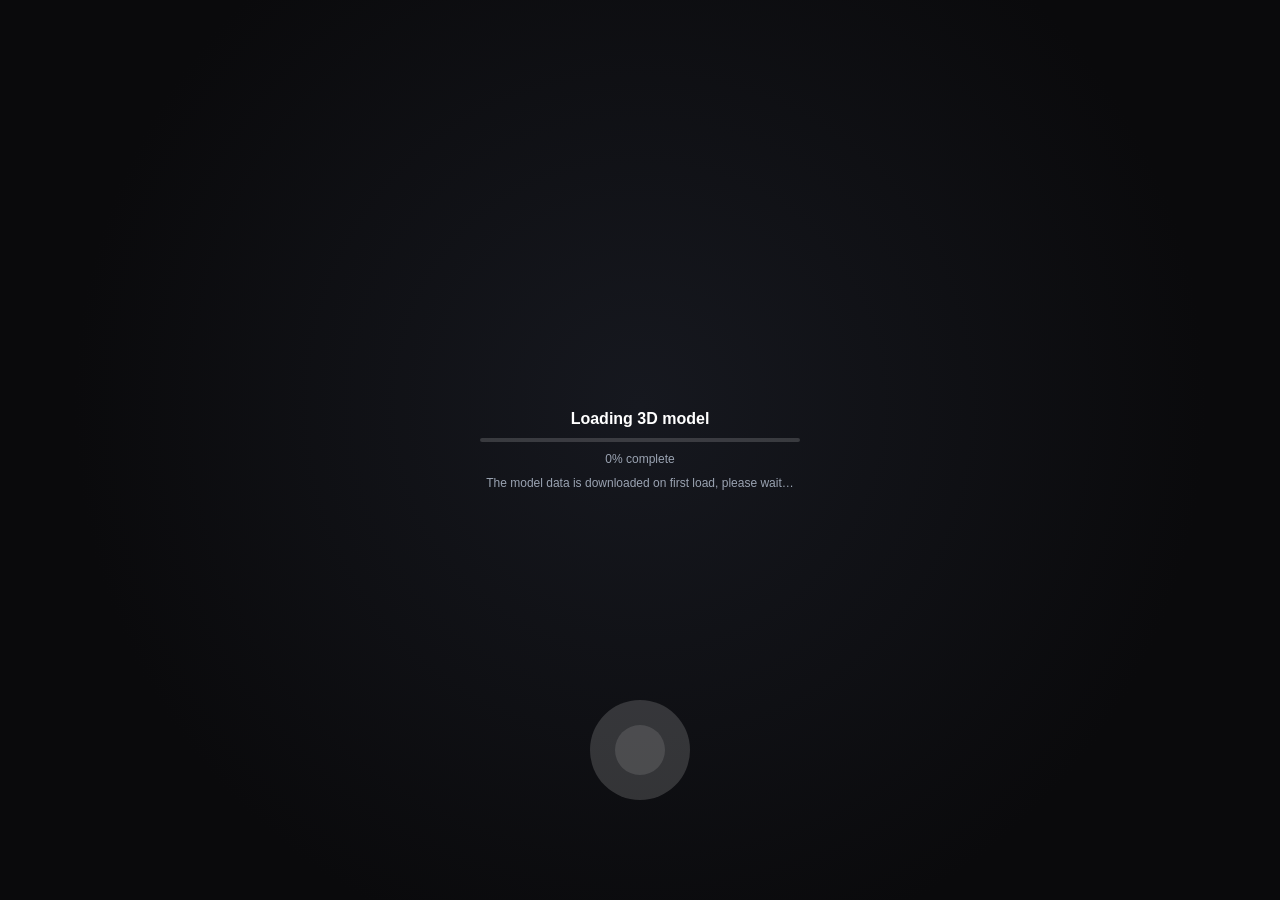
==== campus/index.html @ 550d7987 "campus 3dgs: floor_3 LOD scene + load diagnostics" ====
<!doctype html>
<html lang="zh-CN" dir="ltr">
    <head>
        <title>教学楼虚拟导览 | Виртуальная экскурсия | Virtual Tour</title>
        <meta charset="utf-8" />
        <meta name="viewport" content="width=device-width, initial-scale=1, minimum-scale=1, maximum-scale=1, user-scalable=no" />
        <meta name="mobile-web-app-capable" content="yes" />
        <meta name="apple-mobile-web-app-status-bar-style" content="black-translucent" />
        <meta name="description" content="3D Gaussian Splatting virtual tour of the academic building" />

        <style>
            :root {
                --ui-fg: #eef1f6;
                --ui-dim: #9aa3b2;
                --ui-bg: rgba(16, 18, 24, 0.72);
                --ui-border: rgba(255, 255, 255, 0.14);
                --ui-accent: #5b99f7;
            }
            * {
                box-sizing: border-box;
            }
            html,
            body {
                margin: 0;
                height: 100%;
                background: #0a0a0c;
                color: var(--ui-fg);
                font-family: -apple-system, BlinkMacSystemFont, 'Segoe UI', 'Noto Sans SC', 'Noto Sans', Roboto, 'Helvetica Neue', Arial,
                    sans-serif;
                overflow: hidden;
            }
            #gsviewer {
                position: fixed;
                inset: 0;
            }
            canvas {
                display: block;
            }
            /* ---------- 顶部品牌区 ---------- */
            #brand {
                position: absolute;
                top: 18px;
                left: 20px;
                z-index: 30;
                pointer-events: none;
                text-shadow: 0 1px 6px rgba(0, 0, 0, 0.85);
                max-width: min(60vw, 520px);
            }
            #brand h1 {
                margin: 0;
                font-size: 18px;
                font-weight: 600;
                letter-spacing: 0.2px;
            }
            #brand p {
                margin: 4px 0 0;
                font-size: 12px;
                color: var(--ui-dim);
                line-height: 1.4;
            }
            /* ---------- 语言切换 ---------- */
            #langSwitch {
                position: absolute;
                top: 18px;
                right: 20px;
                z-index: 30;
                display: flex;
                gap: 2px;
                padding: 3px;
                border-radius: 9px;
                background: var(--ui-bg);
                border: 1px solid var(--ui-border);
                backdrop-filter: blur(8px);
            }
            .lang-btn {
                -webkit-appearance: none;
                   -moz-appearance: none;
                        appearance: none;
                border: 0;
                background: transparent;
                color: var(--ui-dim);
                font: inherit;
                font-size: 12px;
                padding: 5px 11px;
                border-radius: 6px;
                cursor: pointer;
                transition: background 0.15s, color 0.15s;
            }
            .lang-btn:hover {
                color: var(--ui-fg);
            }
            .lang-btn.active {
                background: var(--ui-accent);
                color: #fff;
            }
            /* ---------- 模型选择器 ---------- */
            #modelPicker {
                position: absolute;
                top: 62px;
                right: 20px;
                z-index: 40;
                width: 268px;
                max-width: calc(100vw - 40px);
            }
            #modelToggle {
                display: flex;
                align-items: center;
                gap: 8px;
                width: 100%;
                -webkit-appearance: none;
                   -moz-appearance: none;
                        appearance: none;
                background: var(--ui-bg);
                border: 1px solid var(--ui-border);
                color: var(--ui-fg);
                font: inherit;
                font-size: 12px;
                padding: 8px 12px;
                border-radius: 9px;
                cursor: pointer;
                text-align: left;
                backdrop-filter: blur(8px);
                transition: border-color 0.15s;
            }
            #modelToggle:hover,
            #modelToggle[aria-expanded='true'] {
                border-color: var(--ui-accent);
            }
            #modelToggle .mp-icon {
                color: var(--ui-accent);
                font-size: 11px;
            }
            #modelCurrent {
                flex: 1;
                overflow: hidden;
                text-overflow: ellipsis;
                white-space: nowrap;
            }
            #modelToggle .mp-caret {
                color: var(--ui-dim);
                font-size: 10px;
                transition: transform 0.15s;
            }
            #modelToggle[aria-expanded='true'] .mp-caret {
                transform: rotate(180deg);
            }
            #modelPanel {
                margin-top: 6px;
                background: var(--ui-bg);
                border: 1px solid var(--ui-border);
                border-radius: 10px;
                backdrop-filter: blur(10px);
                box-shadow: 0 8px 28px rgba(0, 0, 0, 0.45);
                overflow: hidden;
            }
            #modelSearch {
                width: 100%;
                -webkit-appearance: none;
                   -moz-appearance: none;
                        appearance: none;
                border: 0;
                border-bottom: 1px solid var(--ui-border);
                background: transparent;
                color: var(--ui-fg);
                font: inherit;
                font-size: 12px;
                padding: 9px 12px;
                outline: none;
            }
            #modelSearch::-moz-placeholder {
                color: var(--ui-dim);
            }
            #modelSearch::placeholder {
                color: var(--ui-dim);
            }
            #modelList {
                list-style: none;
                margin: 0;
                padding: 4px;
                max-height: 46vh;
                overflow-y: auto;
            }
            #modelList li {
                padding: 7px 9px;
                border-radius: 7px;
                cursor: pointer;
                outline: none;
            }
            #modelList li:hover,
            #modelList li:focus-visible,
            #modelList li.active {
                background: rgba(91, 153, 247, 0.18);
            }
            #modelList li .mp-name {
                display: block;
                font-size: 12px;
            }
            #modelList li .mp-meta {
                display: block;
                margin-top: 2px;
                font-size: 10.5px;
                color: var(--ui-dim);
            }
            #modelList li .mp-check {
                float: right;
                color: var(--ui-accent);
                font-size: 11px;
            }
            #modelEmpty {
                margin: 0;
                padding: 10px 12px;
                font-size: 11.5px;
                color: var(--ui-dim);
            }
            /* ---------- 左下角工具 ---------- */
            #toolbar {
                position: absolute;
                left: 20px;
                bottom: 20px;
                z-index: 30;
                display: flex;
                gap: 8px;
            }
            #toolbar button {
                -webkit-appearance: none;
                   -moz-appearance: none;
                        appearance: none;
                background: var(--ui-bg);
                border: 1px solid var(--ui-border);
                color: var(--ui-fg);
                font: inherit;
                font-size: 12px;
                padding: 8px 13px;
                border-radius: 9px;
                cursor: pointer;
                backdrop-filter: blur(8px);
            }
            #toolbar button:hover {
                border-color: var(--ui-accent);
            }
            /* ---------- 加载进度 ---------- */
            #progressBarWrap {
                display: none;
                position: absolute;
                top: 78px;
                left: 20px;
                z-index: 25;
                width: 180px;
                height: 4px;
                border-radius: 10px;
                background: rgba(255, 255, 255, 0.18);
                overflow: hidden;
            }
            #progressBar {
                width: 0%;
                height: 100%;
                border-radius: 10px;
                background: linear-gradient(90deg, #5b99f7 0%, #4960d6 100%);
                transition: width 0.2s ease-out;
            }
            #loadingOverlay {
                position: absolute;
                inset: 0;
                z-index: 40;
                display: flex;
                flex-direction: column;
                align-items: center;
                justify-content: center;
                gap: 10px;
                background: radial-gradient(circle at 50% 45%, #16181f 0%, #0a0a0c 70%);
                transition: opacity 0.6s ease-out;
            }
            #loadingOverlay.done {
                opacity: 0;
                pointer-events: none;
            }
            #loadingOverlay.hidden {
                display: none;
            }
            /* 加载停滞时的网络诊断条：公网演示排障用，正常加载时不出现 */
            #netDiag {
                position: absolute;
                left: 50%;
                bottom: 96px;
                transform: translateX(-50%);
                z-index: 60;
                max-width: min(560px, calc(100vw - 32px));
                padding: 12px 16px;
                border-radius: 10px;
                background: rgba(52, 20, 22, 0.94);
                border: 1px solid #7a3a3f;
                color: #ffd9dc;
                font-size: 12.5px;
                line-height: 1.65;
                box-shadow: 0 8px 26px rgba(0, 0, 0, 0.45);
            }
            #netDiag a {
                color: #9cc4ff;
            }
            #loadingOverlay h2 {
                margin: 0;
                font-size: 16px;
                font-weight: 600;
            }
            #loadingOverlay .hint {
                font-size: 12px;
                color: var(--ui-dim);
            }
            #loadingBarTrack {
                width: min(70vw, 320px);
                height: 4px;
                border-radius: 10px;
                background: rgba(255, 255, 255, 0.16);
                overflow: hidden;
            }
            #loadingBarFill {
                width: 0%;
                height: 100%;
                border-radius: 10px;
                background: linear-gradient(90deg, #5b99f7 0%, #4960d6 100%);
                transition: width 0.2s ease-out;
            }
            #loadingPercent {
                font-size: 12px;
                color: var(--ui-dim);
                font-variant-numeric: tabular-nums;
            }
            /* ---------- 说明面板 ---------- */
            #helpPanel {
                position: absolute;
                right: 20px;
                bottom: 20px;
                z-index: 35;
                width: min(86vw, 330px);
                padding: 16px 18px;
                border-radius: 12px;
                background: var(--ui-bg);
                border: 1px solid var(--ui-border);
                backdrop-filter: blur(10px);
            }
            #helpPanel h3 {
                margin: 0 0 10px;
                font-size: 14px;
            }
            #helpPanel ul {
                margin: 0;
                padding-left: 18px;
                font-size: 12px;
                line-height: 1.75;
                color: var(--ui-dim);
            }
            #helpPanel button {
                margin-top: 12px;
                -webkit-appearance: none;
                   -moz-appearance: none;
                        appearance: none;
                background: transparent;
                border: 1px solid var(--ui-border);
                color: var(--ui-fg);
                font: inherit;
                font-size: 12px;
                padding: 6px 14px;
                border-radius: 7px;
                cursor: pointer;
            }
            /* ---------- 错误提示（NF-07：报错不白屏） ---------- */
            #errorBox {
                position: absolute;
                left: 50%;
                top: 50%;
                transform: translate(-50%, -50%);
                z-index: 50;
                width: min(88vw, 380px);
                padding: 20px 22px;
                border-radius: 12px;
                background: rgba(28, 18, 20, 0.94);
                border: 1px solid rgba(255, 120, 120, 0.35);
                text-align: center;
            }
            #errorBox h3 {
                margin: 0 0 8px;
                font-size: 15px;
                color: #ff9c9c;
            }
            #errorBox p {
                margin: 0 0 14px;
                font-size: 12.5px;
                line-height: 1.65;
                color: var(--ui-dim);
                word-break: break-word;
            }
            #errorBox button {
                -webkit-appearance: none;
                   -moz-appearance: none;
                        appearance: none;
                background: var(--ui-accent);
                border: 0;
                color: #fff;
                font: inherit;
                font-size: 12px;
                padding: 8px 20px;
                border-radius: 8px;
                cursor: pointer;
            }
            [hidden] {
                display: none !important;
            }
            @media (max-width: 600px) {
                #brand h1 {
                    font-size: 15px;
                }
                #brand p {
                    display: none;
                }
            }
            /*
             * 触屏摇杆是库在运行时插到 body 上的（id=reall3dviewer-joystick-container），
             * 默认 left: calc(50vw - 50px) 居中、bottom: 50px，正好压在我们的工具条上。
             * 这里用 !important 覆盖成左下角，并给工具条让出高度。
             */
            @media (max-width: 768px) {
                #reall3dviewer-joystick-container {
                    left: 16px !important;
                    bottom: 96px !important;
                    width: 116px !important;
                    height: 116px !important;
                }
                #toolbar {
                    left: 10px;
                    right: 10px;
                    bottom: 10px;
                    gap: 6px;
                }
                #toolbar button {
                    flex: 1;
                    padding: 9px 6px;
                    font-size: 11.5px;
                    text-align: center;
                }
            }
        </style>
      <script type="module" crossorigin src="../assets/entry-EqZORLkK.js"></script>
      <link rel="modulepreload" crossorigin href="../assets/chunk-DqyIQLm2.js">
      <link rel="modulepreload" crossorigin href="../assets/chunk-CBSahm7v.js">
      <link rel="stylesheet" crossorigin href="../assets/asset-g9xjmsRe.css">
    </head>

    <body>
        <div id="gsviewer">
            <!-- 库内置进度条：必须位于 #gsviewer 内且使用这两个 id -->
            <div id="progressBarWrap">
                <div id="progressBar"></div>
            </div>

            <div id="brand">
                <h1 data-i18n="app.title">教学楼虚拟导览</h1>
                <p data-i18n="app.subtitle">基于 3D Gaussian Splatting 的三维数字模型</p>
            </div>

            <nav id="langSwitch" data-i18n-title="lang.switch" aria-label="Language"></nav>

            <div id="modelPicker">
                <button type="button" id="modelToggle" aria-expanded="false" aria-controls="modelPanel" data-i18n-title="model.title">
                    <span class="mp-icon" aria-hidden="true">◈</span>
                    <span id="modelCurrent" data-i18n="model.title">模型</span>
                    <span class="mp-caret" aria-hidden="true">▾</span>
                </button>
                <div id="modelPanel" hidden>
                    <input id="modelSearch" type="search" autocomplete="off" spellcheck="false" data-i18n-placeholder="model.search" />
                    <ul id="modelList" role="listbox" aria-label="models"></ul>
                    <p id="modelEmpty" hidden data-i18n="model.empty"></p>
                </div>
            </div>

            <div id="toolbar">
                <button type="button" id="toggleMode" data-i18n="view.fpv">漫游模式</button>
                <button type="button" id="btnFly" data-i18n="view.fly" hidden>一键巡游</button>
                <button type="button" id="helpBtn" data-i18n="view.help">操作说明</button>
            </div>

            <aside id="helpPanel" hidden>
                <h3 data-i18n="help.title">操作说明</h3>
                <ul>
                    <li data-i18n="help.mouse"></li>
                    <li data-i18n="help.walk"></li>
                    <li data-i18n="help.touch"></li>
                    <li data-i18n="help.mark"></li>
                </ul>
                <button type="button" id="helpClose" data-i18n="help.close">关闭</button>
            </aside>

            <div id="loadingOverlay">
                <h2 data-i18n="loading.title">正在加载三维模型</h2>
                <div id="loadingBarTrack"><div id="loadingBarFill"></div></div>
                <div id="loadingPercent" data-i18n="loading.percent"></div>
                <div class="hint" data-i18n="loading.hint"></div>
            </div>

            <div id="errorBox" hidden>
                <h3 data-i18n="error.title">模型加载失败</h3>
                <p id="errorMessage"></p>
                <button type="button" id="retryBtn" data-i18n="error.retry">重试</button>
            </div>

            <div id="netDiag" hidden></div>
        </div>

        <!--
          网络诊断（内联、非模块）：模块脚本如果因网络被掐断而根本没下载成功，
          页面上原本只会"一直转圈、控制台干净"。这里在 12 秒后把实情说出来，
          并点出具体失败的文件名，避免把"网络问题"误判成"模型太大"。
        -->
        <script>
            (function () {
                var failed = [];
                addEventListener(
                    'error',
                    function (e) {
                        var t = e.target;
                        if (t && t.tagName && (t.src || t.href)) {
                            var name = String(t.src || t.href).split('/').pop();
                            if (failed.indexOf(name) < 0) failed.push(name);
                        }
                    },
                    true
                );
                var started = Date.now();
                var timer = setInterval(function () {
                    var overlay = document.getElementById('loadingOverlay');
                    var box = document.getElementById('netDiag');
                    if (!overlay || !box) return;
                    if (overlay.classList.contains('hidden') || overlay.classList.contains('done')) {
                        clearInterval(timer);
                        return;
                    }
                    var secs = Math.round((Date.now() - started) / 1000);
                    if (secs < 12) return;
                    var pct = (document.getElementById('loadingPercent') || {}).textContent || '';
                    var atZero = !/\d/.test(pct) || /^(0|0\.0)\s*%/.test(pct.trim());
                    box.hidden = false;
                    box.innerHTML =
                        '仍在加载（已 ' + secs + ' 秒）' + (pct ? '，' + pct : '') +
                        '<br>' +
                        (atZero
                            ? '模型一个字节都还没开始下 —— 多半是网络把资源下载卡住了，不是模型太大。'
                            : '已有下载进度但没走完，可能是网速太慢。') +
                        (failed.length ? '<br>加载失败的文件：' + failed.slice(0, 4).join('、') : '') +
                        '<br><a href="javascript:location.reload()">重新加载</a>' +
                        '　同一链接换个网络（手机热点）对比一下最快。';
                }, 2000);
            })();
        </script>

    </body>
</html>
---- assets/asset-g9xjmsRe.css ----
body{overflow:hidden;margin:0;height:100vh;width:100vw;font-family:PingFang SC,Microsoft YaHei,sans-serif;font-size:14px;background:#000;color:#fff}#map{position:absolute;top:0;left:0;width:100%;height:100%}.gsviewer-canvas{width:100%;height:100%;touch-action:none}#gsviewer{position:absolute;top:0;left:0;width:100%;height:100%}#gsviewer .logo{z-index:9999;width:40px;height:40px;animation-fill-mode:backwards}#gsviewer .logo.loading{animation:spin infinite 2s linear}@keyframes spin{0%{transform:rotate(0)}to{transform:rotate(360deg)}}#gsviewer .hidden{display:none!important}#gsviewer .info{z-index:9999;position:absolute;bottom:20px;right:20px;color:#eee;background-color:#333;padding:3px 10px}#gsviewer .debug{z-index:9999;position:absolute;bottom:20px;left:20px;color:#eee;background-color:#333;padding:5px 10px;opacity:.85;pointer-events:none}#gsviewer .debug table{width:100%;font-size:14px}#gsviewer .debug.map .map-hidden{display:none}#gsviewer .operation{z-index:9999;position:absolute;top:30px;right:20px;color:#eee;background-color:#333;padding:5px;opacity:.85}#gsviewer .operation table{width:100%;font-size:14px}#gsviewer .operation table tr{margin-top:10px;margin-bottom:10px}#gsviewer .operation table tr span{cursor:pointer;padding-left:2px;padding-right:2px;-webkit-user-select:none;-moz-user-select:none;user-select:none}#gsviewer .operation table tr span.disable{cursor:not-allowed}#gsviewer .operation table tr span:hover{background-color:#999}#gsviewer .operation table.plus tr.tr-data{display:none}#gsviewer .grid-wrapper-text{display:flex!important;flex-direction:column;justify-content:center;align-items:center;height:100vh}#gsviewer .grid-container{display:grid;grid-template-columns:repeat(20,1fr);grid-template-rows:repeat(20,1fr);gap:1px;width:400px;height:400px;background-color:#aaa;position:relative;overflow:visible;-webkit-user-select:none;-moz-user-select:none;user-select:none}#gsviewer .grid-item{background-color:#000;transition:background-color .3s;-webkit-user-select:none;-moz-user-select:none;user-select:none}#gsviewer .yellow{background-color:#ff0}#gsviewer .grid-line{background-color:#ddd;position:absolute;z-index:5}#gsviewer .grid-line.vertical{width:100%;height:1px;top:50%}#gsviewer .grid-line.horizontal{height:100%;width:1px;left:50%}#gsviewer .grid-line.left{height:100%;width:1px;left:0%;background-color:#aaa}#gsviewer .grid-line.top{width:100%;height:1px;top:0%;background-color:#aaa}#gsviewer .overlay-text{position:absolute;padding-top:20px;top:0;left:0;width:400px;height:400px;pointer-events:none;display:flex;justify-content:center;align-items:center;font-size:380px;color:#ffffff4d;z-index:10}.mark-3dgs-tag3d-warp{background-color:#2e2e3033;padding:5px;border-radius:4px;-webkit-user-select:none;-moz-user-select:none;user-select:none;flex-direction:row;align-items:center;gap:5px;display:flex;pointer-events:none;margin-bottom:40px}.mark-3dgs-tag3d-warp .tag-icon-3dgs{pointer-events:auto;height:20px;color:#eeeeee80}.mark-3dgs-tag3d-warp .tag-icon-3dgs svg{pointer-events:none}.mark-3dgs-tag3d-warp .tag-icon-3dgs.enable{cursor:pointer}.mark-3dgs-tag3d-warp .tag-icon-3dgs.enable:hover{color:#eee}
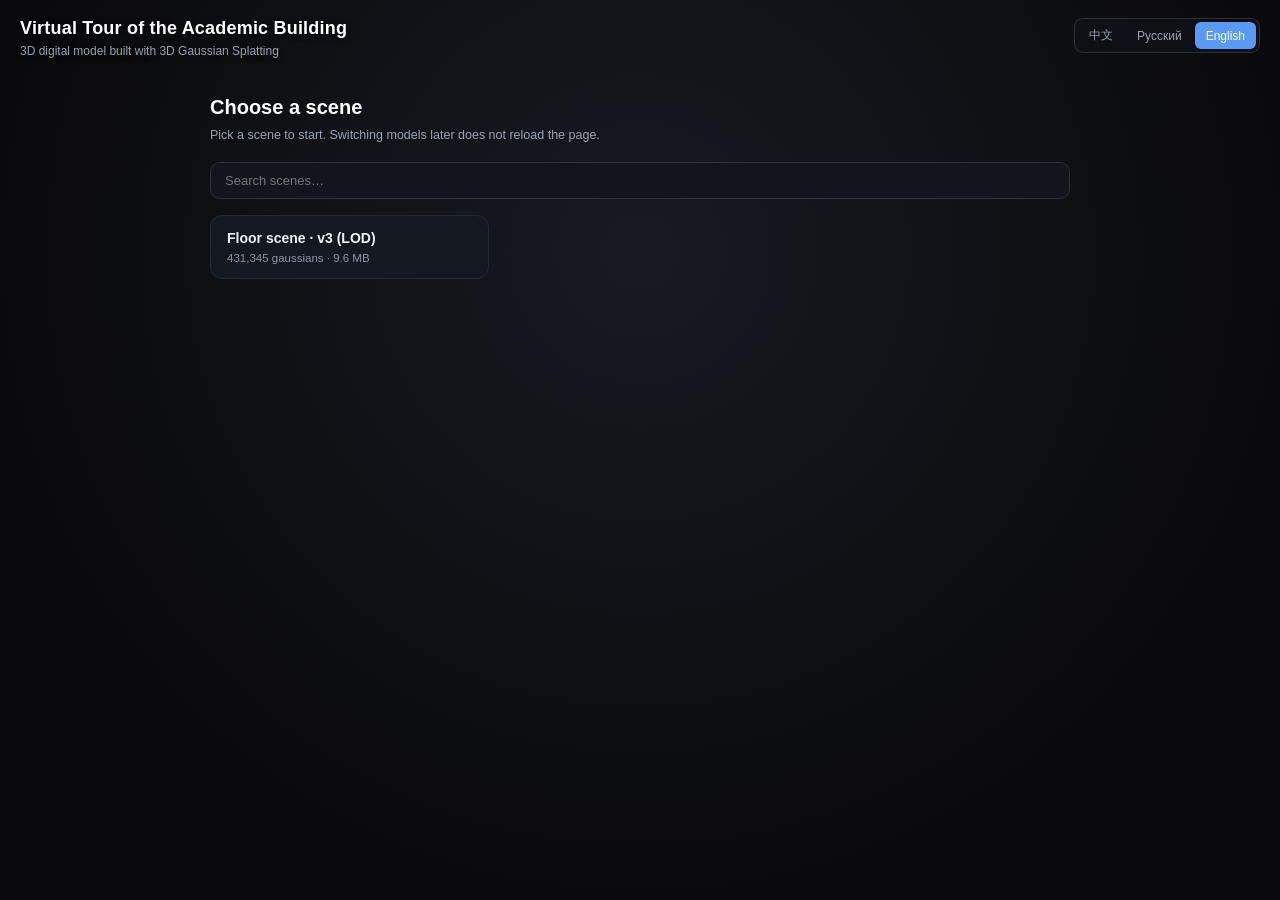
==== commit f31b4333: "feat: 起始页（选场景后再加载）+ 修 LOD 场景摇杆/移动 + 返回起始页" ====
--- a/campus/index.html
+++ b/campus/index.html
@@ -1,13 +1,13 @@
-<!doctype html>
-<html lang="zh-CN" dir="ltr">
-    <head>
-        <title>教学楼虚拟导览 | Виртуальная экскурсия | Virtual Tour</title>
-        <meta charset="utf-8" />
-        <meta name="viewport" content="width=device-width, initial-scale=1, minimum-scale=1, maximum-scale=1, user-scalable=no" />
-        <meta name="mobile-web-app-capable" content="yes" />
-        <meta name="apple-mobile-web-app-status-bar-style" content="black-translucent" />
-        <meta name="description" content="3D Gaussian Splatting virtual tour of the academic building" />
-
+<!doctype html>
+<html lang="zh-CN" dir="ltr">
+    <head>
+        <title>教学楼虚拟导览 | Виртуальная экскурсия | Virtual Tour</title>
+        <meta charset="utf-8" />
+        <meta name="viewport" content="width=device-width, initial-scale=1, minimum-scale=1, maximum-scale=1, user-scalable=no" />
+        <meta name="mobile-web-app-capable" content="yes" />
+        <meta name="apple-mobile-web-app-status-bar-style" content="black-translucent" />
+        <meta name="description" content="3D Gaussian Splatting virtual tour of the academic building" />
+
         <style>
             :root {
                 --ui-fg: #eef1f6;
@@ -41,7 +41,8 @@
                 position: absolute;
                 top: 18px;
                 left: 20px;
-                z-index: 30;
+                /* 起始页 z-index 35，品牌区与语言键要压在它上面 */
+                z-index: 45;
                 pointer-events: none;
                 text-shadow: 0 1px 6px rgba(0, 0, 0, 0.85);
                 max-width: min(60vw, 520px);
@@ -63,7 +64,7 @@
                 position: absolute;
                 top: 18px;
                 right: 20px;
-                z-index: 30;
+                z-index: 45;
                 display: flex;
                 gap: 2px;
                 padding: 3px;
@@ -296,6 +297,97 @@
             }
             #netDiag a {
                 color: #9cc4ff;
+            }
+            /* ---------------- 起始页：不加载模型，先选场景 ---------------- */
+            #startScreen {
+                position: absolute;
+                inset: 0;
+                z-index: 35;
+                display: flex;
+                flex-direction: column;
+                align-items: center;
+                padding: 96px 20px 40px;
+                overflow-y: auto;
+                background: radial-gradient(circle at 50% 28%, #171a22 0%, #0a0a0c 72%);
+            }
+            #startScreen[hidden] {
+                display: none;
+            }
+            .start-head {
+                width: 100%;
+                max-width: 860px;
+            }
+            .start-head h2 {
+                margin: 0 0 6px;
+                font-size: 20px;
+                font-weight: 600;
+            }
+            .start-head p {
+                margin: 0 0 16px;
+                font-size: 12.5px;
+                line-height: 1.65;
+                color: #9aa3b2;
+            }
+            #startSearch {
+                width: 100%;
+                box-sizing: border-box;
+                padding: 10px 14px;
+                border-radius: 10px;
+                border: 1px solid #2b3140;
+                background: #12151c;
+                color: #e8ecf3;
+                font-family: inherit;
+                font-size: 13px;
+                outline: none;
+            }
+            #startSearch:focus {
+                border-color: #4c7ee8;
+            }
+            #startList {
+                list-style: none;
+                margin: 16px 0 0;
+                padding: 0;
+                width: 100%;
+                max-width: 860px;
+                display: grid;
+                grid-template-columns: repeat(auto-fill, minmax(240px, 1fr));
+                gap: 12px;
+            }
+            .start-card {
+                padding: 14px 16px;
+                border-radius: 12px;
+                background: #141821;
+                border: 1px solid #232a37;
+                cursor: pointer;
+                transition: border-color 0.15s, background 0.15s, transform 0.15s;
+            }
+            .start-card:hover,
+            .start-card:focus-visible {
+                border-color: #4c7ee8;
+                background: #172033;
+                transform: translateY(-1px);
+                outline: none;
+            }
+            .sc-name {
+                display: block;
+                font-size: 14px;
+                font-weight: 600;
+                color: #eef2f8;
+            }
+            .sc-meta {
+                display: block;
+                margin-top: 6px;
+                font-size: 11.5px;
+                color: #8b95a7;
+            }
+            #startEmpty {
+                margin-top: 20px;
+                font-size: 12.5px;
+                color: #8b95a7;
+            }
+            /* 起始页上不显示右上角的模型菜单（内容与卡片重复） */
+            body.at-start #modelPicker {
+                display: none;
             }
             #loadingOverlay h2 {
                 margin: 0;
@@ -438,118 +530,133 @@
                     text-align: center;
                 }
             }
-        </style>
-      <script type="module" crossorigin src="../assets/entry-EqZORLkK.js"></script>
+        </style>
+      <script type="module" crossorigin src="../assets/entry-JZ8mXHY0.js"></script>
       <link rel="modulepreload" crossorigin href="../assets/chunk-DqyIQLm2.js">
       <link rel="modulepreload" crossorigin href="../assets/chunk-CBSahm7v.js">
       <link rel="stylesheet" crossorigin href="../assets/asset-g9xjmsRe.css">
-    </head>
-
-    <body>
-        <div id="gsviewer">
-            <!-- 库内置进度条：必须位于 #gsviewer 内且使用这两个 id -->
-            <div id="progressBarWrap">
-                <div id="progressBar"></div>
-            </div>
-
-            <div id="brand">
-                <h1 data-i18n="app.title">教学楼虚拟导览</h1>
-                <p data-i18n="app.subtitle">基于 3D Gaussian Splatting 的三维数字模型</p>
-            </div>
-
-            <nav id="langSwitch" data-i18n-title="lang.switch" aria-label="Language"></nav>
-
-            <div id="modelPicker">
-                <button type="button" id="modelToggle" aria-expanded="false" aria-controls="modelPanel" data-i18n-title="model.title">
-                    <span class="mp-icon" aria-hidden="true">◈</span>
-                    <span id="modelCurrent" data-i18n="model.title">模型</span>
-                    <span class="mp-caret" aria-hidden="true">▾</span>
-                </button>
-                <div id="modelPanel" hidden>
-                    <input id="modelSearch" type="search" autocomplete="off" spellcheck="false" data-i18n-placeholder="model.search" />
-                    <ul id="modelList" role="listbox" aria-label="models"></ul>
-                    <p id="modelEmpty" hidden data-i18n="model.empty"></p>
-                </div>
-            </div>
-
-            <div id="toolbar">
-                <button type="button" id="toggleMode" data-i18n="view.fpv">漫游模式</button>
-                <button type="button" id="btnFly" data-i18n="view.fly" hidden>一键巡游</button>
-                <button type="button" id="helpBtn" data-i18n="view.help">操作说明</button>
-            </div>
-
-            <aside id="helpPanel" hidden>
-                <h3 data-i18n="help.title">操作说明</h3>
-                <ul>
-                    <li data-i18n="help.mouse"></li>
-                    <li data-i18n="help.walk"></li>
-                    <li data-i18n="help.touch"></li>
-                    <li data-i18n="help.mark"></li>
-                </ul>
-                <button type="button" id="helpClose" data-i18n="help.close">关闭</button>
-            </aside>
-
-            <div id="loadingOverlay">
-                <h2 data-i18n="loading.title">正在加载三维模型</h2>
-                <div id="loadingBarTrack"><div id="loadingBarFill"></div></div>
-                <div id="loadingPercent" data-i18n="loading.percent"></div>
-                <div class="hint" data-i18n="loading.hint"></div>
-            </div>
-
-            <div id="errorBox" hidden>
-                <h3 data-i18n="error.title">模型加载失败</h3>
-                <p id="errorMessage"></p>
-                <button type="button" id="retryBtn" data-i18n="error.retry">重试</button>
-            </div>
-
-            <div id="netDiag" hidden></div>
-        </div>
-
-        <!--
-          网络诊断（内联、非模块）：模块脚本如果因网络被掐断而根本没下载成功，
-          页面上原本只会"一直转圈、控制台干净"。这里在 12 秒后把实情说出来，
-          并点出具体失败的文件名，避免把"网络问题"误判成"模型太大"。
-        -->
-        <script>
-            (function () {
-                var failed = [];
-                addEventListener(
-                    'error',
-                    function (e) {
-                        var t = e.target;
-                        if (t && t.tagName && (t.src || t.href)) {
-                            var name = String(t.src || t.href).split('/').pop();
-                            if (failed.indexOf(name) < 0) failed.push(name);
-                        }
-                    },
-                    true
-                );
-                var started = Date.now();
-                var timer = setInterval(function () {
-                    var overlay = document.getElementById('loadingOverlay');
-                    var box = document.getElementById('netDiag');
-                    if (!overlay || !box) return;
-                    if (overlay.classList.contains('hidden') || overlay.classList.contains('done')) {
-                        clearInterval(timer);
-                        return;
-                    }
-                    var secs = Math.round((Date.now() - started) / 1000);
-                    if (secs < 12) return;
-                    var pct = (document.getElementById('loadingPercent') || {}).textContent || '';
-                    var atZero = !/\d/.test(pct) || /^(0|0\.0)\s*%/.test(pct.trim());
-                    box.hidden = false;
-                    box.innerHTML =
-                        '仍在加载（已 ' + secs + ' 秒）' + (pct ? '，' + pct : '') +
-                        '<br>' +
-                        (atZero
-                            ? '模型一个字节都还没开始下 —— 多半是网络把资源下载卡住了，不是模型太大。'
-                            : '已有下载进度但没走完，可能是网速太慢。') +
-                        (failed.length ? '<br>加载失败的文件：' + failed.slice(0, 4).join('、') : '') +
-                        '<br><a href="javascript:location.reload()">重新加载</a>' +
-                        '　同一链接换个网络（手机热点）对比一下最快。';
-                }, 2000);
-            })();
-        </script>
-
-    </body>
-</html>
+    </head>
+
+    <body>
+        <div id="gsviewer">
+            <!-- 库内置进度条：必须位于 #gsviewer 内且使用这两个 id -->
+            <div id="progressBarWrap">
+                <div id="progressBar"></div>
+            </div>
+
+            <div id="brand">
+                <h1 data-i18n="app.title">教学楼虚拟导览</h1>
+                <p data-i18n="app.subtitle">基于 3D Gaussian Splatting 的三维数字模型</p>
+            </div>
+
+            <nav id="langSwitch" data-i18n-title="lang.switch" aria-label="Language"></nav>
+
+            <div id="modelPicker">
+                <button type="button" id="modelToggle" aria-expanded="false" aria-controls="modelPanel" data-i18n-title="model.title">
+                    <span class="mp-icon" aria-hidden="true">◈</span>
+                    <span id="modelCurrent" data-i18n="model.title">模型</span>
+                    <span class="mp-caret" aria-hidden="true">▾</span>
+                </button>
+                <div id="modelPanel" hidden>
+                    <input id="modelSearch" type="search" autocomplete="off" spellcheck="false" data-i18n-placeholder="model.search" />
+                    <ul id="modelList" role="listbox" aria-label="models"></ul>
+                    <p id="modelEmpty" hidden data-i18n="model.empty"></p>
+                </div>
+            </div>
+
+            <div id="toolbar">
+                <button type="button" id="toggleMode" data-i18n="view.fpv">漫游模式</button>
+                <button type="button" id="btnFly" data-i18n="view.fly" hidden>一键巡游</button>
+                <button type="button" id="helpBtn" data-i18n="view.help">操作说明</button>
+                <button type="button" id="homeBtn" data-i18n="start.back">返回起始页</button>
+            </div>
+
+            <aside id="helpPanel" hidden>
+                <h3 data-i18n="help.title">操作说明</h3>
+                <ul>
+                    <li data-i18n="help.mouse"></li>
+                    <li data-i18n="help.walk"></li>
+                    <li data-i18n="help.touch"></li>
+                    <li data-i18n="help.mark"></li>
+                </ul>
+                <button type="button" id="helpClose" data-i18n="help.close">关闭</button>
+            </aside>
+
+            <!-- 起始页：不带 ?model= 时先停在这里，一个字节的模型都不下 -->
+            <div id="startScreen" hidden>
+                <div class="start-head">
+                    <h2 data-i18n="start.title">选择要浏览的场景</h2>
+                    <p data-i18n="start.hint"></p>
+                    <input id="startSearch" type="search" autocomplete="off" data-i18n-placeholder="start.search" />
+                </div>
+                <ul id="startList"></ul>
+                <p id="startEmpty" hidden data-i18n="start.empty"></p>
+            </div>
+
+            <div id="loadingOverlay">
+                <h2 data-i18n="loading.title">正在加载三维模型</h2>
+                <div id="loadingBarTrack"><div id="loadingBarFill"></div></div>
+                <div id="loadingPercent" data-i18n="loading.percent"></div>
+                <div class="hint" data-i18n="loading.hint"></div>
+            </div>
+
+            <div id="errorBox" hidden>
+                <h3 data-i18n="error.title">模型加载失败</h3>
+                <p id="errorMessage"></p>
+                <button type="button" id="retryBtn" data-i18n="error.retry">重试</button>
+            </div>
+
+            <div id="netDiag" hidden></div>
+        </div>
+
+        <!--
+          网络诊断（内联、非模块）：模块脚本如果因网络被掐断而根本没下载成功，
+          页面上原本只会"一直转圈、控制台干净"。这里在 12 秒后把实情说出来，
+          并点出具体失败的文件名，避免把"网络问题"误判成"模型太大"。
+        -->
+        <script>
+            (function () {
+                var failed = [];
+                addEventListener(
+                    'error',
+                    function (e) {
+                        var t = e.target;
+                        if (t && t.tagName && (t.src || t.href)) {
+                            var name = String(t.src || t.href).split('/').pop();
+                            if (failed.indexOf(name) < 0) failed.push(name);
+                        }
+                    },
+                    true
+                );
+                var started = Date.now();
+                var timer = setInterval(function () {
+                    var overlay = document.getElementById('loadingOverlay');
+                    var box = document.getElementById('netDiag');
+                    if (!overlay || !box) return;
+                    if (overlay.classList.contains('hidden') || overlay.classList.contains('done')) {
+                        clearInterval(timer);
+                        return;
+                    }
+                    var secs = Math.round((Date.now() - started) / 1000);
+                    if (secs < 12) return;
+                    var pct = (document.getElementById('loadingPercent') || {}).textContent || '';
+                    // "已完成 0%" 也算 0：取文本里第一个百分数来判断
+                    var pctNum = parseFloat((pct.match(/([0-9]+(?:\.[0-9]+)?)\s*%/) || [])[1]);
+                    var atZero = !isFinite(pctNum) || pctNum < 1;
+                    box.hidden = false;
+                    box.innerHTML =
+                        '仍在加载（已 ' + secs + ' 秒）' + (pct ? '，' + pct : '') +
+                        '<br>' +
+                        (atZero
+                            ? '模型一个字节都还没开始下 —— 多半是网络把资源下载卡住了，不是模型太大。'
+                            : '已有下载进度但没走完，可能是网速太慢。') +
+                        (failed.length ? '<br>加载失败的文件：' + failed.slice(0, 4).join('、') : '') +
+                        '<br><a href="javascript:location.reload()">重新加载</a>' +
+                        '　同一链接换个网络（手机热点）对比一下最快。';
+                }, 2000);
+            })();
+        </script>
++
+    </body>
+</html>
